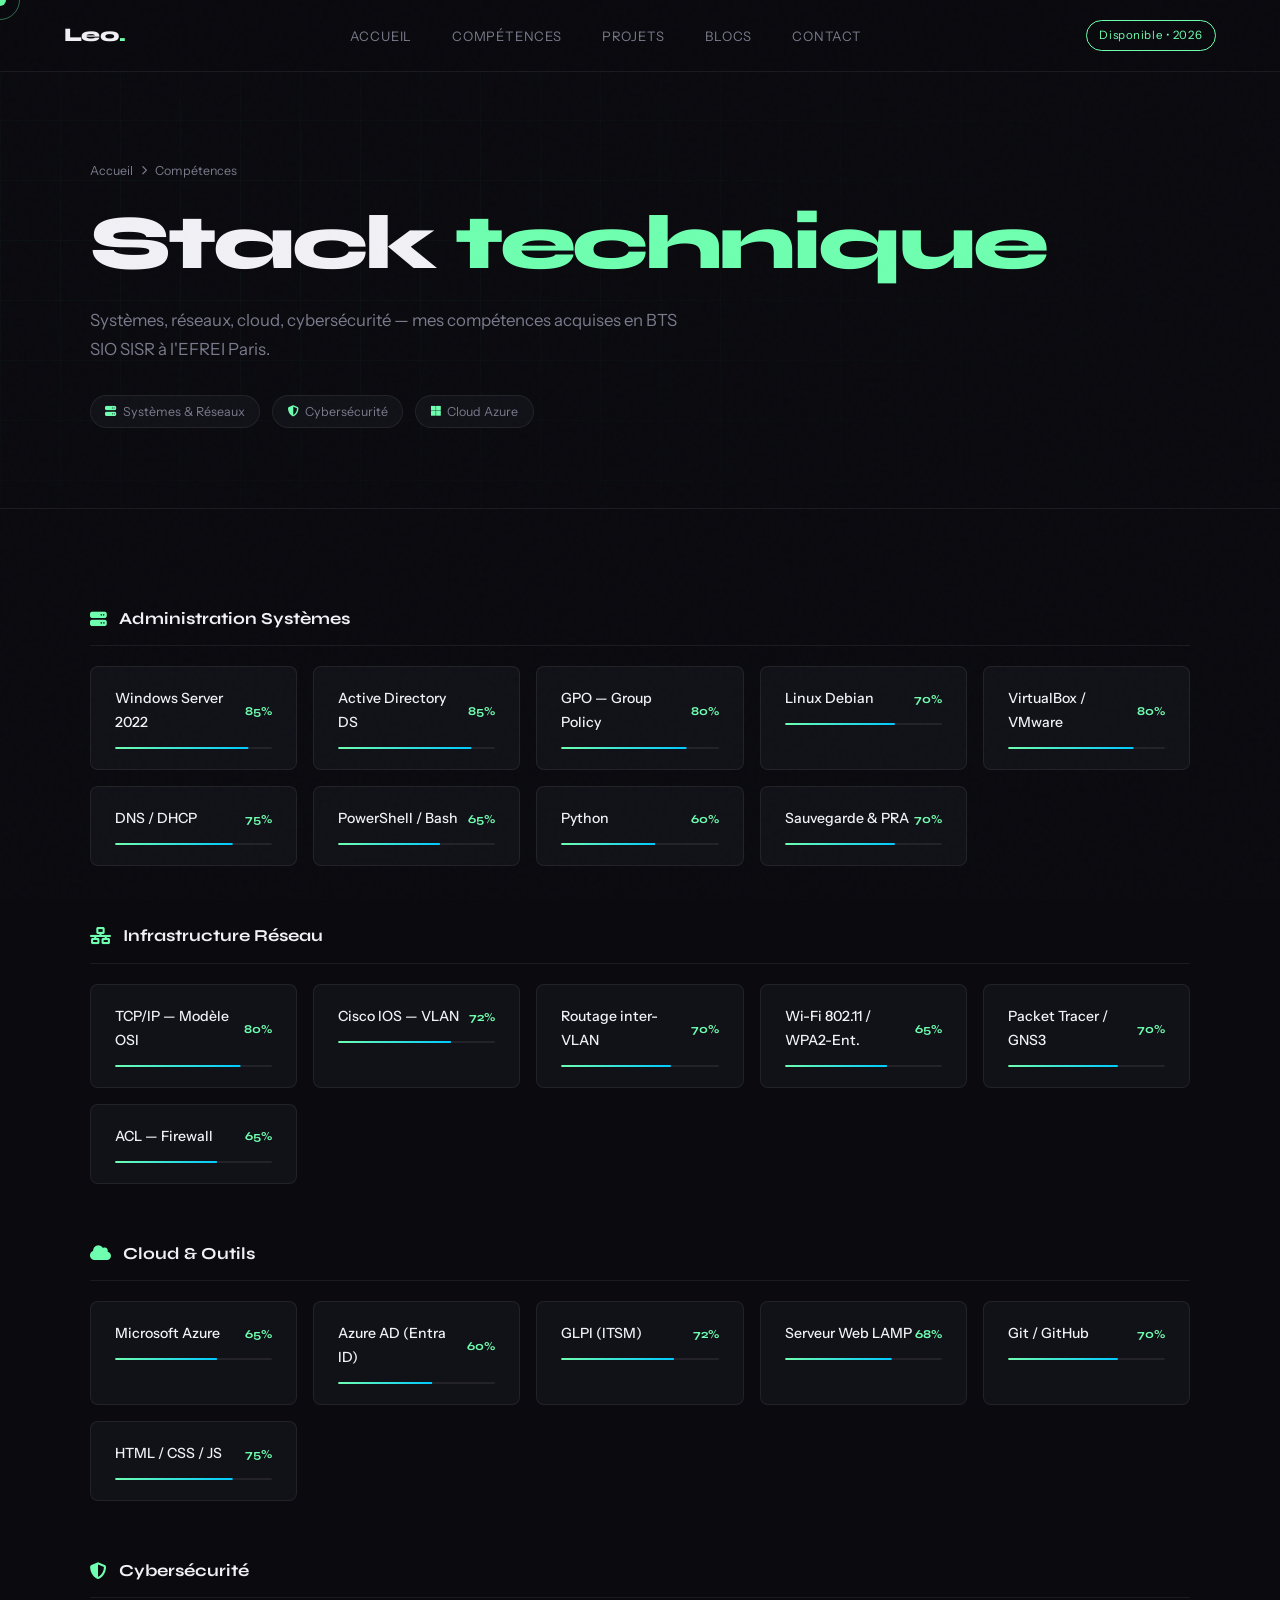
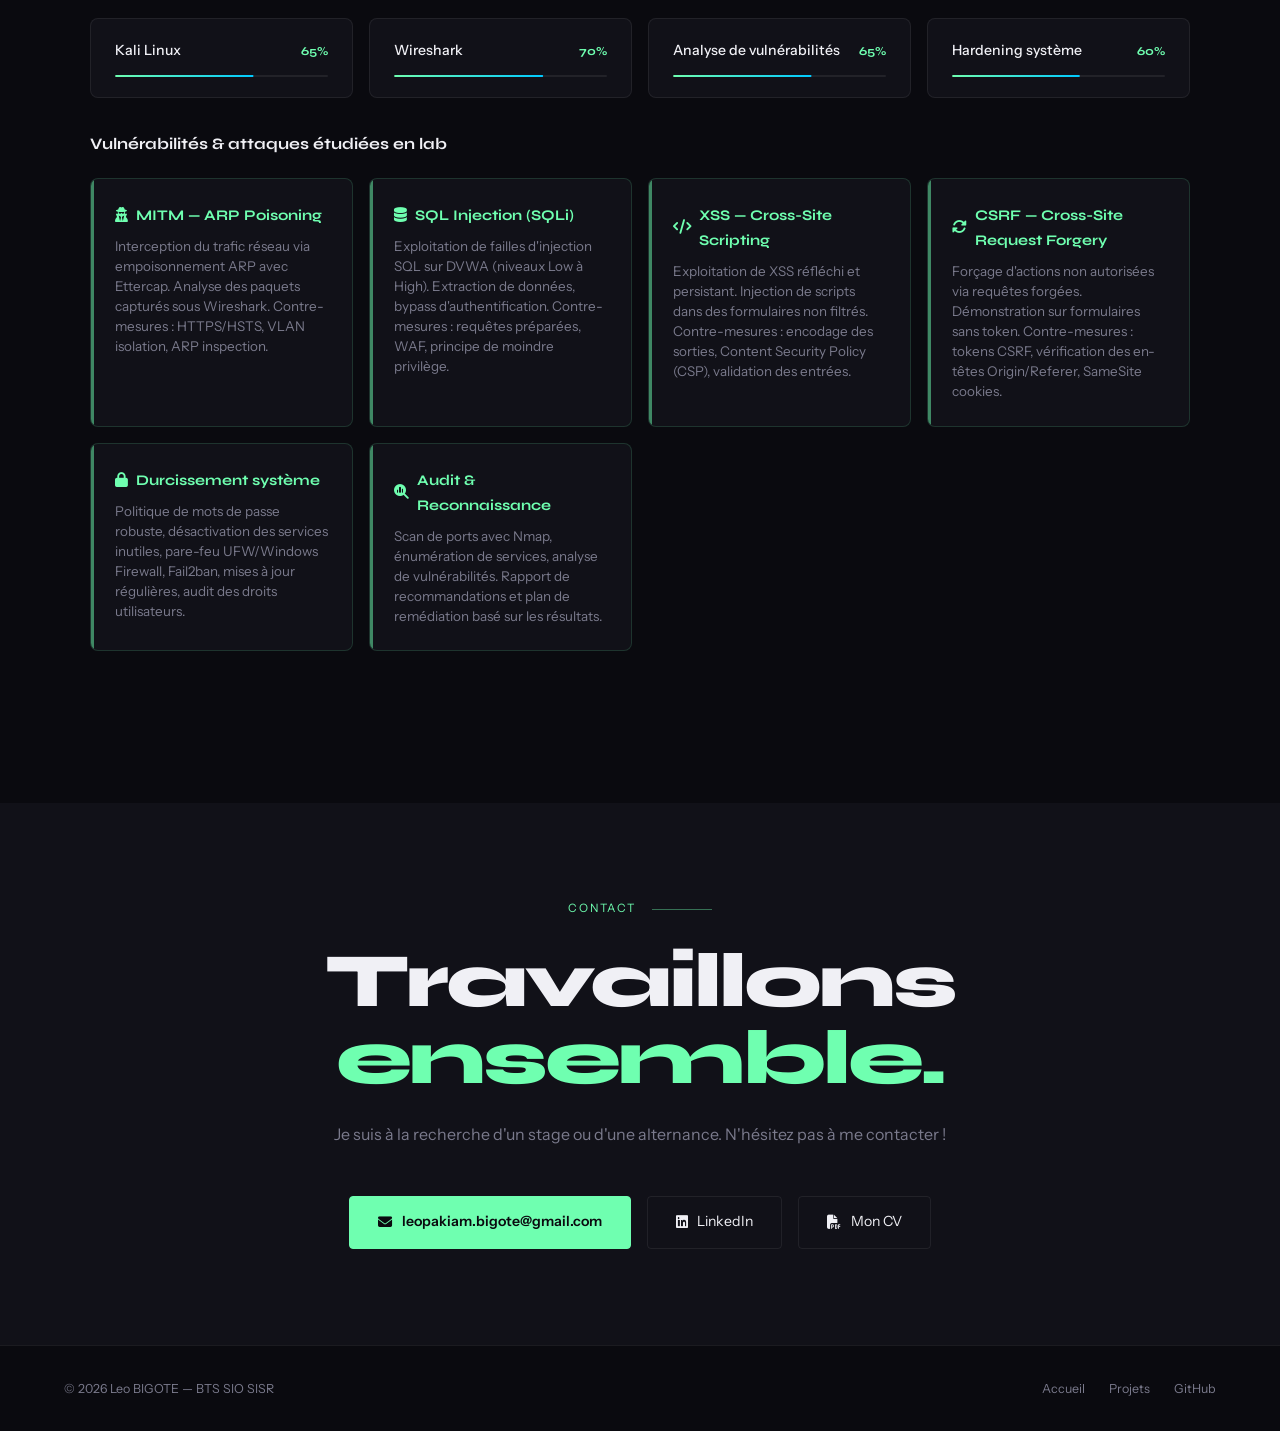
==== competences.html @ 156cf650 "Ajout documentation compétences" ====
<!DOCTYPE html>
<html lang="fr">
<head>
<meta charset="UTF-8">
<meta name="viewport" content="width=device-width, initial-scale=1.0">
<title>Compétences — Leo BIGOTE</title>
<link rel="preconnect" href="https://fonts.googleapis.com">
<link href="https://fonts.googleapis.com/css2?family=Syne:wght@400;700;800&family=Instrument+Sans:wght@400;500&display=swap" rel="stylesheet">
<link rel="stylesheet" href="https://cdnjs.cloudflare.com/ajax/libs/font-awesome/6.5.0/css/all.min.css">
<link rel="stylesheet" href="style.css">
<script async src="https://www.googletagmanager.com/gtag/js?id=G-XXXXXXXXXX"></script>
<script>window.dataLayer=window.dataLayer||[];function gtag(){dataLayer.push(arguments);}gtag('js',new Date());gtag('config','G-XXXXXXXXXX');</script>
</head>
<body>

<div id="cursor"></div>
<div id="cursor-ring"></div>

<nav>
  <a href="index.html" class="nav-logo">Leo<span>.</span></a>
  <ul class="nav-links">
    <li><a href="index.html">Accueil</a></li>
    <li><a href="competences.html" class="active">Compétences</a></li>
    <li><a href="projets.html">Projets</a></li>
    <li><a href="index.html#blocs">Blocs</a></li>
    <li><a href="index.html#contact">Contact</a></li>
  </ul>
  <div class="nav-right">
    <span class="nav-badge">Disponible • 2026</span>
    <button class="hamburger" id="hamburger" aria-label="Menu">
      <span></span><span></span><span></span>
    </button>
  </div>
</nav>
<div class="mobile-nav" id="mobile-nav">
  <a href="index.html">Accueil</a>
  <a href="competences.html">Compétences</a>
  <a href="projets.html">Projets</a>
  <a href="index.html#blocs">Blocs</a>
  <a href="index.html#contact">Contact</a>
</div>

<!-- PAGE HERO -->
<div class="page-hero">
  <div class="hero-grid-bg"></div>
  <div class="page-hero-inner">
    <div class="breadcrumb">
      <a href="index.html">Accueil</a>
      <i class="fa-solid fa-chevron-right"></i>
      <span>Compétences</span>
    </div>
    <h1 class="page-title">Stack <span>technique</span></h1>
    <p class="page-subtitle">Systèmes, réseaux, cloud, cybersécurité — mes compétences acquises en BTS SIO SISR à l'EFREI Paris.</p>
    <div class="page-meta">
      <span class="meta-badge"><i class="fa-solid fa-server"></i> Systèmes & Réseaux</span>
      <span class="meta-badge"><i class="fa-solid fa-shield-halved"></i> Cybersécurité</span>
      <span class="meta-badge"><i class="fa-brands fa-microsoft"></i> Cloud Azure</span>
    </div>
  </div>
</div>

<!-- SKILLS CONTENT -->
<section style="background: var(--bg);">
  <div class="section-inner">

    <!-- Systèmes -->
    <div class="skills-cat">
      <div class="skills-cat-title reveal"><i class="fa-solid fa-server"></i> Administration Systèmes</div>
      <div class="skills-grid">
        <div class="skill-item reveal">
          <div class="skill-header"><span class="skill-name">Windows Server 2022</span><span class="skill-pct">85%</span></div>
          <div class="skill-bar"><div class="skill-fill" data-width="0.85"></div></div>
        </div>
        <div class="skill-item reveal">
          <div class="skill-header"><span class="skill-name">Active Directory DS</span><span class="skill-pct">85%</span></div>
          <div class="skill-bar"><div class="skill-fill" data-width="0.85"></div></div>
        </div>
        <div class="skill-item reveal">
          <div class="skill-header"><span class="skill-name">GPO — Group Policy</span><span class="skill-pct">80%</span></div>
          <div class="skill-bar"><div class="skill-fill" data-width="0.80"></div></div>
        </div>
        <div class="skill-item reveal">
          <div class="skill-header"><span class="skill-name">Linux Debian</span><span class="skill-pct">70%</span></div>
          <div class="skill-bar"><div class="skill-fill" data-width="0.70"></div></div>
        </div>
        <div class="skill-item reveal">
          <div class="skill-header"><span class="skill-name">VirtualBox / VMware</span><span class="skill-pct">80%</span></div>
          <div class="skill-bar"><div class="skill-fill" data-width="0.80"></div></div>
        </div>
        <div class="skill-item reveal">
          <div class="skill-header"><span class="skill-name">DNS / DHCP</span><span class="skill-pct">75%</span></div>
          <div class="skill-bar"><div class="skill-fill" data-width="0.75"></div></div>
        </div>
        <div class="skill-item reveal">
          <div class="skill-header"><span class="skill-name">PowerShell / Bash</span><span class="skill-pct">65%</span></div>
          <div class="skill-bar"><div class="skill-fill" data-width="0.65"></div></div>
        </div>
        <div class="skill-item reveal">
          <div class="skill-header"><span class="skill-name">Python</span><span class="skill-pct">60%</span></div>
          <div class="skill-bar"><div class="skill-fill" data-width="0.60"></div></div>
        </div>
        <div class="skill-item reveal">
          <div class="skill-header"><span class="skill-name">Sauvegarde & PRA</span><span class="skill-pct">70%</span></div>
          <div class="skill-bar"><div class="skill-fill" data-width="0.70"></div></div>
        </div>
      </div>
    </div>

    <!-- Réseaux -->
    <div class="skills-cat">
      <div class="skills-cat-title reveal"><i class="fa-solid fa-network-wired"></i> Infrastructure Réseau</div>
      <div class="skills-grid">
        <div class="skill-item reveal">
          <div class="skill-header"><span class="skill-name">TCP/IP — Modèle OSI</span><span class="skill-pct">80%</span></div>
          <div class="skill-bar"><div class="skill-fill" data-width="0.80"></div></div>
        </div>
        <div class="skill-item reveal">
          <div class="skill-header"><span class="skill-name">Cisco IOS — VLAN</span><span class="skill-pct">72%</span></div>
          <div class="skill-bar"><div class="skill-fill" data-width="0.72"></div></div>
        </div>
        <div class="skill-item reveal">
          <div class="skill-header"><span class="skill-name">Routage inter-VLAN</span><span class="skill-pct">70%</span></div>
          <div class="skill-bar"><div class="skill-fill" data-width="0.70"></div></div>
        </div>
        <div class="skill-item reveal">
          <div class="skill-header"><span class="skill-name">Wi-Fi 802.11 / WPA2-Ent.</span><span class="skill-pct">65%</span></div>
          <div class="skill-bar"><div class="skill-fill" data-width="0.65"></div></div>
        </div>
        <div class="skill-item reveal">
          <div class="skill-header"><span class="skill-name">Packet Tracer / GNS3</span><span class="skill-pct">70%</span></div>
          <div class="skill-bar"><div class="skill-fill" data-width="0.70"></div></div>
        </div>
        <div class="skill-item reveal">
          <div class="skill-header"><span class="skill-name">ACL — Firewall</span><span class="skill-pct">65%</span></div>
          <div class="skill-bar"><div class="skill-fill" data-width="0.65"></div></div>
        </div>
      </div>
    </div>

    <!-- Cloud -->
    <div class="skills-cat">
      <div class="skills-cat-title reveal"><i class="fa-solid fa-cloud"></i> Cloud & Outils</div>
      <div class="skills-grid">
        <div class="skill-item reveal">
          <div class="skill-header"><span class="skill-name">Microsoft Azure</span><span class="skill-pct">65%</span></div>
          <div class="skill-bar"><div class="skill-fill" data-width="0.65"></div></div>
        </div>
        <div class="skill-item reveal">
          <div class="skill-header"><span class="skill-name">Azure AD (Entra ID)</span><span class="skill-pct">60%</span></div>
          <div class="skill-bar"><div class="skill-fill" data-width="0.60"></div></div>
        </div>
        <div class="skill-item reveal">
          <div class="skill-header"><span class="skill-name">GLPI (ITSM)</span><span class="skill-pct">72%</span></div>
          <div class="skill-bar"><div class="skill-fill" data-width="0.72"></div></div>
        </div>
        <div class="skill-item reveal">
          <div class="skill-header"><span class="skill-name">Serveur Web LAMP</span><span class="skill-pct">68%</span></div>
          <div class="skill-bar"><div class="skill-fill" data-width="0.68"></div></div>
        </div>
        <div class="skill-item reveal">
          <div class="skill-header"><span class="skill-name">Git / GitHub</span><span class="skill-pct">70%</span></div>
          <div class="skill-bar"><div class="skill-fill" data-width="0.70"></div></div>
        </div>
        <div class="skill-item reveal">
          <div class="skill-header"><span class="skill-name">HTML / CSS / JS</span><span class="skill-pct">75%</span></div>
          <div class="skill-bar"><div class="skill-fill" data-width="0.75"></div></div>
        </div>
      </div>
    </div>

    <!-- Cybersécurité -->
    <div class="skills-cat">
      <div class="skills-cat-title reveal"><i class="fa-solid fa-shield-halved"></i> Cybersécurité</div>
      <div class="skills-grid" style="margin-bottom: 2rem;">
        <div class="skill-item reveal">
          <div class="skill-header"><span class="skill-name">Kali Linux</span><span class="skill-pct">65%</span></div>
          <div class="skill-bar"><div class="skill-fill" data-width="0.65"></div></div>
        </div>
        <div class="skill-item reveal">
          <div class="skill-header"><span class="skill-name">Wireshark</span><span class="skill-pct">70%</span></div>
          <div class="skill-bar"><div class="skill-fill" data-width="0.70"></div></div>
        </div>
        <div class="skill-item reveal">
          <div class="skill-header"><span class="skill-name">Analyse de vulnérabilités</span><span class="skill-pct">65%</span></div>
          <div class="skill-bar"><div class="skill-fill" data-width="0.65"></div></div>
        </div>
        <div class="skill-item reveal">
          <div class="skill-header"><span class="skill-name">Hardening système</span><span class="skill-pct">60%</span></div>
          <div class="skill-bar"><div class="skill-fill" data-width="0.60"></div></div>
        </div>
      </div>

      <h3 style="font-family:var(--font-display);font-size:1rem;color:var(--text);margin-bottom:1.25rem;font-weight:700;">Vulnérabilités & attaques étudiées en lab</h3>
      <div class="cybersecu-grid">
        <div class="cybersecu-card reveal">
          <h4><i class="fa-solid fa-user-secret"></i> MITM — ARP Poisoning</h4>
          <p>Interception du trafic réseau via empoisonnement ARP avec Ettercap. Analyse des paquets capturés sous Wireshark. Contre-mesures : HTTPS/HSTS, VLAN isolation, ARP inspection.</p>
        </div>
        <div class="cybersecu-card reveal">
          <h4><i class="fa-solid fa-database"></i> SQL Injection (SQLi)</h4>
          <p>Exploitation de failles d'injection SQL sur DVWA (niveaux Low à High). Extraction de données, bypass d'authentification. Contre-mesures : requêtes préparées, WAF, principe de moindre privilège.</p>
        </div>
        <div class="cybersecu-card reveal">
          <h4><i class="fa-solid fa-code"></i> XSS — Cross-Site Scripting</h4>
          <p>Exploitation de XSS réfléchi et persistant. Injection de scripts dans des formulaires non filtrés. Contre-mesures : encodage des sorties, Content Security Policy (CSP), validation des entrées.</p>
        </div>
        <div class="cybersecu-card reveal">
          <h4><i class="fa-solid fa-rotate"></i> CSRF — Cross-Site Request Forgery</h4>
          <p>Forçage d'actions non autorisées via requêtes forgées. Démonstration sur formulaires sans token. Contre-mesures : tokens CSRF, vérification des en-têtes Origin/Referer, SameSite cookies.</p>
        </div>
        <div class="cybersecu-card reveal">
          <h4><i class="fa-solid fa-lock"></i> Durcissement système</h4>
          <p>Politique de mots de passe robuste, désactivation des services inutiles, pare-feu UFW/Windows Firewall, Fail2ban, mises à jour régulières, audit des droits utilisateurs.</p>
        </div>
        <div class="cybersecu-card reveal">
          <h4><i class="fa-solid fa-magnifying-glass-chart"></i> Audit & Reconnaissance</h4>
          <p>Scan de ports avec Nmap, énumération de services, analyse de vulnérabilités. Rapport de recommandations et plan de remédiation basé sur les résultats.</p>
        </div>
      </div>
    </div>

  </div>
</section>

<!-- CONTACT CTA -->
<section id="contact">
  <div class="contact-inner">
    <div class="section-label" style="justify-content:center;">Contact</div>
    <h2 class="contact-title">Travaillons<br><span>ensemble.</span></h2>
    <p class="contact-sub">Je suis à la recherche d'un stage ou d'une alternance. N'hésitez pas à me contacter !</p>
    <div class="contact-links">
      <a href="mailto:leopakiam.bigote@gmail.com" class="contact-link primary"><i class="fa-solid fa-envelope"></i> leopakiam.bigote@gmail.com</a>
      <a href="https://www.linkedin.com/in/leo-bigote/" target="_blank" class="contact-link"><i class="fa-brands fa-linkedin"></i> LinkedIn</a>
      <a href="documents/CV Leo Alternance 2026.pdf" target="_blank" class="contact-link"><i class="fa-solid fa-file-pdf"></i> Mon CV</a>
    </div>
  </div>
</section>

<footer>
  <span>© 2026 Leo BIGOTE — BTS SIO SISR</span>
  <div class="footer-links">
    <a href="index.html">Accueil</a>
    <a href="projets.html">Projets</a>
    <a href="https://github.com/Leo121205" target="_blank">GitHub</a>
  </div>
</footer>

<script src="main.js"></script>
</body>
</html>
---- style.css ----
/* Leo BIGOTE — BTS SIO SISR — Shared Styles */
*, *::before, *::after { margin: 0; padding: 0; box-sizing: border-box; }

:root {
  --bg: #0a0a0f;
  --surface: #111118;
  --surface2: #1a1a24;
  --accent: #6fffb0;
  --accent2: #00c9ff;
  --text: #f0f0f5;
  --muted: #7a7a8c;
  --border: rgba(255,255,255,0.07);
  --radius: 8px;
  --font-display: 'Syne', sans-serif;
  --font-body: 'Instrument Sans', sans-serif;
  --max-w: 1100px;
}

html { scroll-behavior: smooth; }

body {
  background: var(--bg);
  color: var(--text);
  font-family: var(--font-body);
  font-size: 16px;
  line-height: 1.7;
  overflow-x: hidden;
  cursor: none;
}

/* ===== CURSOR ===== */
#cursor {
  width: 12px; height: 12px;
  background: var(--accent);
  border-radius: 50%;
  position: fixed;
  pointer-events: none;
  z-index: 9999;
  transform: translate(-50%,-50%);
  transition: width 0.3s, height 0.3s;
  mix-blend-mode: difference;
}
#cursor-ring {
  width: 40px; height: 40px;
  border: 1px solid rgba(111,255,176,0.4);
  border-radius: 50%;
  position: fixed;
  pointer-events: none;
  z-index: 9998;
  transform: translate(-50%,-50%);
  transition: all 0.15s ease;
}

body::before {
  content: '';
  position: fixed;
  inset: 0;
  background-image: url("data:image/svg+xml,%3Csvg viewBox='0 0 200 200' xmlns='http://www.w3.org/2000/svg'%3E%3Cfilter id='n'%3E%3CfeTurbulence type='fractalNoise' baseFrequency='0.9' numOctaves='4' stitchTiles='stitch'/%3E%3C/filter%3E%3Crect width='100%25' height='100%25' filter='url(%23n)' opacity='0.04'/%3E%3C/svg%3E");
  pointer-events: none;
  z-index: 1000;
  opacity: 0.4;
}

/* ===== NAV ===== */
nav {
  position: fixed;
  top: 0; left: 0; right: 0;
  z-index: 600;
  padding: 1.2rem 4rem;
  display: flex;
  justify-content: space-between;
  align-items: center;
  backdrop-filter: blur(20px);
  background: rgba(10,10,15,0.85);
  border-bottom: 1px solid var(--border);
}
.nav-logo {
  font-family: var(--font-display);
  font-size: 1.2rem;
  font-weight: 800;
  color: var(--text);
  text-decoration: none;
  letter-spacing: -0.03em;
}
.nav-logo span { color: var(--accent); }
.nav-links { display: flex; gap: 2.5rem; list-style: none; }
.nav-links a {
  color: var(--muted);
  text-decoration: none;
  font-size: 0.82rem;
  letter-spacing: 0.06em;
  text-transform: uppercase;
  transition: color 0.3s;
  position: relative;
}
.nav-links a::after {
  content: '';
  position: absolute;
  bottom: -4px; left: 0;
  width: 0; height: 1px;
  background: var(--accent);
  transition: width 0.3s;
}
.nav-links a:hover, .nav-links a.active { color: var(--text); }
.nav-links a:hover::after, .nav-links a.active::after { width: 100%; }
.nav-right { display: flex; align-items: center; gap: 1rem; }
.nav-badge {
  font-size: 0.72rem;
  padding: 0.3rem 0.8rem;
  border: 1px solid var(--accent);
  color: var(--accent);
  border-radius: 100px;
  letter-spacing: 0.05em;
  white-space: nowrap;
}

/* Hamburger */
.hamburger {
  display: none;
  flex-direction: column;
  justify-content: center;
  gap: 5px;
  background: none;
  border: none;
  cursor: pointer;
  padding: 4px;
  width: 34px; height: 34px;
}
.hamburger span {
  display: block;
  width: 22px; height: 2px;
  background: var(--text);
  border-radius: 2px;
  transition: all 0.3s;
}
.hamburger.open span:nth-child(1) { transform: translateY(7px) rotate(45deg); }
.hamburger.open span:nth-child(2) { opacity: 0; transform: scaleX(0); }
.hamburger.open span:nth-child(3) { transform: translateY(-7px) rotate(-45deg); }

.mobile-nav {
  display: none;
  position: fixed;
  top: 65px; left: 0; right: 0; bottom: 0;
  background: rgba(10,10,15,0.97);
  backdrop-filter: blur(20px);
  z-index: 590;
  flex-direction: column;
  align-items: center;
  justify-content: center;
  gap: 2.5rem;
  border-top: 1px solid var(--border);
}
.mobile-nav.open { display: flex; }
.mobile-nav a {
  font-family: var(--font-display);
  font-size: 2rem;
  font-weight: 800;
  color: var(--muted);
  text-decoration: none;
  letter-spacing: -0.03em;
  transition: color 0.3s;
}
.mobile-nav a:hover { color: var(--accent); }

/* ===== HERO (index) ===== */
#accueil {
  min-height: 100vh;
  display: flex;
  align-items: center;
  padding: 8rem 4rem 4rem;
  position: relative;
  overflow: hidden;
}
#bg3d { position: absolute; inset: 0; width: 100%; height: 100%; z-index: 1; pointer-events: none; }
.hero-grid-bg {
  position: absolute; inset: 0;
  background-image:
    linear-gradient(rgba(111,255,176,0.03) 1px, transparent 1px),
    linear-gradient(90deg, rgba(111,255,176,0.03) 1px, transparent 1px);
  background-size: 60px 60px;
  mask-image: radial-gradient(ellipse 80% 60% at 50% 50%, black, transparent);
  z-index: 0;
}
.hero-content { position: relative; z-index: 2; max-width: 820px; }
.hero-tag {
  display: inline-flex;
  align-items: center;
  gap: 0.5rem;
  font-size: 0.78rem;
  letter-spacing: 0.1em;
  text-transform: uppercase;
  color: var(--accent);
  margin-bottom: 2rem;
  opacity: 0;
  animation: fadeUp 0.8s 0.2s forwards;
}
.hero-tag::before {
  content: '';
  width: 6px; height: 6px;
  background: var(--accent);
  border-radius: 50%;
  animation: blink 1.5s infinite;
}
@keyframes blink { 0%,100%{opacity:1} 50%{opacity:0.2} }
.hero-name {
  font-family: var(--font-display);
  font-size: clamp(3.5rem, 9vw, 7rem);
  font-weight: 800;
  line-height: 0.95;
  letter-spacing: -0.04em;
  margin-bottom: 0.5rem;
  opacity: 0;
  animation: fadeUp 0.8s 0.4s forwards;
}
.hero-name .line2 { color: var(--accent); }
.hero-sub {
  font-size: 1.05rem;
  color: var(--muted);
  max-width: 520px;
  margin: 1.5rem 0 2.5rem;
  opacity: 0;
  animation: fadeUp 0.8s 0.6s forwards;
}
.hero-sub strong { color: var(--text); font-weight: 500; }
.hero-actions {
  display: flex;
  gap: 1rem;
  flex-wrap: wrap;
  opacity: 0;
  animation: fadeUp 0.8s 0.8s forwards;
}
.hero-scroll {
  position: absolute;
  bottom: 2rem; left: 50%;
  transform: translateX(-50%);
  display: flex; flex-direction: column; align-items: center; gap: 0.5rem;
  color: var(--muted); font-size: 0.72rem; letter-spacing: 0.1em;
  text-transform: uppercase;
  animation: fadeIn 1s 1.5s both;
  z-index: 2;
}
.scroll-line {
  width: 1px; height: 50px;
  background: linear-gradient(var(--accent), transparent);
  animation: scrollDrop 2s ease-in-out infinite;
}
@keyframes scrollDrop {
  0% { transform: scaleY(0); transform-origin: top; }
  50% { transform: scaleY(1); transform-origin: top; }
  51% { transform: scaleY(1); transform-origin: bottom; }
  100% { transform: scaleY(0); transform-origin: bottom; }
}

/* ===== PAGE HERO (inner pages) ===== */
.page-hero {
  padding: 10rem 4rem 5rem;
  position: relative;
  overflow: hidden;
  border-bottom: 1px solid var(--border);
}
.page-hero-inner { max-width: var(--max-w); margin: 0 auto; position: relative; z-index: 2; }
.page-hero .hero-grid-bg {
  mask-image: radial-gradient(ellipse 100% 100% at 20% 50%, black, transparent);
}
.breadcrumb {
  font-size: 0.78rem;
  color: var(--muted);
  margin-bottom: 1.5rem;
  display: flex;
  align-items: center;
  gap: 0.5rem;
}
.breadcrumb a { color: var(--muted); text-decoration: none; transition: color 0.2s; }
.breadcrumb a:hover { color: var(--accent); }
.breadcrumb i { font-size: 0.6rem; }
.page-title {
  font-family: var(--font-display);
  font-size: clamp(2.5rem, 6vw, 5rem);
  font-weight: 800;
  letter-spacing: -0.04em;
  line-height: 1;
  margin-bottom: 1.5rem;
}
.page-title span { color: var(--accent); }
.page-subtitle { color: var(--muted); font-size: 1.05rem; max-width: 600px; margin-bottom: 2rem; }
.page-meta { display: flex; gap: 0.75rem; flex-wrap: wrap; align-items: center; }
.meta-badge {
  display: inline-flex;
  align-items: center;
  gap: 0.4rem;
  padding: 0.3rem 0.9rem;
  background: var(--surface);
  border: 1px solid var(--border);
  border-radius: 100px;
  font-size: 0.78rem;
  color: var(--muted);
}
.meta-badge i { color: var(--accent); font-size: 0.7rem; }
.meta-badge.done { border-color: rgba(111,255,176,0.3); color: var(--accent); }

/* ===== BUTTONS ===== */
.btn-primary {
  padding: 0.85rem 2rem;
  background: var(--accent);
  color: #0a0a0f;
  text-decoration: none;
  border-radius: 4px;
  font-weight: 600;
  font-size: 0.9rem;
  letter-spacing: 0.02em;
  transition: all 0.3s;
  display: inline-flex;
  align-items: center;
  gap: 0.5rem;
}
.btn-primary:hover { opacity: 0.85; transform: translateY(-1px); }
.btn-outline {
  padding: 0.85rem 2rem;
  border: 1px solid var(--border);
  color: var(--text);
  text-decoration: none;
  border-radius: 4px;
  font-size: 0.9rem;
  letter-spacing: 0.02em;
  transition: all 0.3s;
  display: inline-flex;
  align-items: center;
  gap: 0.5rem;
}
.btn-outline:hover { border-color: var(--accent); color: var(--accent); }
.btn-download {
  display: inline-flex;
  align-items: center;
  gap: 0.6rem;
  padding: 0.85rem 1.75rem;
  background: rgba(111,255,176,0.1);
  border: 1px solid rgba(111,255,176,0.3);
  color: var(--accent);
  text-decoration: none;
  border-radius: 4px;
  font-size: 0.88rem;
  font-weight: 500;
  transition: all 0.3s;
  cursor: pointer;
}
.btn-download:hover { background: var(--accent); color: #0a0a0f; border-color: var(--accent); }

/* ===== SECTIONS ===== */
section, .section-wrap { padding: 6rem 4rem; position: relative; }
.section-inner { max-width: var(--max-w); margin: 0 auto; }
.section-label {
  font-size: 0.72rem;
  letter-spacing: 0.16em;
  text-transform: uppercase;
  color: var(--accent);
  margin-bottom: 0.75rem;
  display: flex; align-items: center; gap: 1rem;
}
.section-label::after {
  content: '';
  flex: 1; max-width: 60px;
  height: 1px;
  background: var(--accent);
  opacity: 0.4;
}
.section-title {
  font-family: var(--font-display);
  font-size: clamp(2rem, 4vw, 3.2rem);
  font-weight: 800;
  letter-spacing: -0.03em;
  margin-bottom: 3rem;
  line-height: 1;
}

/* ===== ABOUT ===== */
#about { background: var(--surface); }
.about-grid {
  display: grid;
  grid-template-columns: 1fr 1fr;
  gap: 5rem;
  align-items: start;
  max-width: var(--max-w);
  margin: 0 auto;
}
.about-photo-placeholder {
  width: 100%; max-width: 260px;
  aspect-ratio: 4/5;
  background: var(--surface2);
  border: 2px dashed rgba(111,255,176,0.25);
  border-radius: var(--radius);
  display: flex;
  flex-direction: column;
  align-items: center;
  justify-content: center;
  gap: 0.75rem;
  color: var(--muted);
  font-size: 0.82rem;
  text-align: center;
  padding: 1rem;
  margin-bottom: 1.5rem;
}
.about-photo-placeholder i { font-size: 2.5rem; color: var(--accent); opacity: 0.4; }
.about-photo {
  width: 100%; max-width: 260px;
  border-radius: var(--radius);
  border: 1px solid var(--border);
  object-fit: cover;
  aspect-ratio: 4/5;
  display: block;
  margin-bottom: 1.5rem;
}
.about-text p { color: var(--muted); margin-bottom: 1.5rem; font-size: 1rem; }
.about-text p strong { color: var(--text); }
.about-stats {
  display: grid;
  grid-template-columns: 1fr 1fr;
  gap: 1rem;
  margin-top: 2rem;
}
.stat-card {
  background: var(--surface2);
  border: 1px solid var(--border);
  border-radius: var(--radius);
  padding: 1.5rem;
  position: relative;
  overflow: hidden;
  transition: border-color 0.3s;
}
.stat-card::before {
  content: '';
  position: absolute;
  top: 0; left: 0; right: 0; height: 2px;
  background: linear-gradient(90deg, var(--accent), transparent);
  transform: scaleX(0); transform-origin: left;
  transition: transform 0.4s;
}
.stat-card:hover::before { transform: scaleX(1); }
.stat-card:hover { border-color: rgba(111,255,176,0.2); }
.stat-num {
  font-family: var(--font-display);
  font-size: 2.2rem;
  font-weight: 800;
  color: var(--accent);
  line-height: 1;
  margin-bottom: 0.25rem;
}
.stat-label { font-size: 0.78rem; color: var(--muted); }
.about-info { display: flex; flex-direction: column; gap: 1rem; }
.info-block {
  background: var(--surface2);
  border: 1px solid var(--border);
  border-radius: var(--radius);
  padding: 1.25rem 1.5rem;
  transition: all 0.3s;
}
.info-block:hover { border-color: rgba(111,255,176,0.3); transform: translateX(6px); }
.info-block h4 {
  font-family: var(--font-display);
  font-size: 0.88rem;
  color: var(--accent);
  margin-bottom: 0.3rem;
  font-weight: 700;
  display: flex;
  align-items: center;
  gap: 0.5rem;
}
.info-block p { color: var(--muted); font-size: 0.88rem; line-height: 1.5; }
.info-block a { color: var(--accent); text-decoration: none; }
.info-block a:hover { text-decoration: underline; }

/* ===== SKILLS ===== */
.skills-cat { margin-bottom: 3.5rem; }
.skills-cat-title {
  font-family: var(--font-display);
  font-size: 1.05rem;
  font-weight: 700;
  color: var(--text);
  margin-bottom: 1.25rem;
  display: flex;
  align-items: center;
  gap: 0.75rem;
  padding-bottom: 0.75rem;
  border-bottom: 1px solid var(--border);
}
.skills-cat-title i { color: var(--accent); }
.skills-grid {
  display: grid;
  grid-template-columns: repeat(auto-fit, minmax(200px, 1fr));
  gap: 1rem;
}
.skill-item {
  background: var(--surface);
  border: 1px solid var(--border);
  border-radius: var(--radius);
  padding: 1.25rem 1.5rem;
  transition: all 0.3s;
}
.skill-item:hover { border-color: rgba(111,255,176,0.3); }
.skill-header { display: flex; justify-content: space-between; align-items: center; margin-bottom: 0.75rem; }
.skill-name { font-size: 0.88rem; font-weight: 500; color: var(--text); }
.skill-pct { font-size: 0.75rem; color: var(--accent); font-family: var(--font-display); font-weight: 700; }
.skill-bar { height: 2px; background: var(--border); border-radius: 100px; overflow: hidden; }
.skill-fill {
  height: 100%;
  background: linear-gradient(90deg, var(--accent), var(--accent2));
  border-radius: 100px;
  transform: scaleX(0);
  transform-origin: left;
  transition: transform 1.2s cubic-bezier(0.23, 1, 0.32, 1);
}

/* Cybersecurity section */
.cybersecu-grid {
  display: grid;
  grid-template-columns: repeat(auto-fit, minmax(260px, 1fr));
  gap: 1rem;
}
.cybersecu-card {
  background: var(--surface);
  border: 1px solid rgba(111,255,176,0.15);
  border-radius: var(--radius);
  padding: 1.5rem;
  transition: all 0.3s;
  position: relative;
  overflow: hidden;
}
.cybersecu-card::before {
  content: '';
  position: absolute; left: 0; top: 0; bottom: 0;
  width: 3px;
  background: var(--accent);
  opacity: 0.5;
}
.cybersecu-card:hover { border-color: rgba(111,255,176,0.35); transform: translateY(-3px); }
.cybersecu-card h4 {
  font-family: var(--font-display);
  font-size: 0.92rem;
  color: var(--accent);
  margin-bottom: 0.5rem;
  display: flex;
  align-items: center;
  gap: 0.5rem;
}
.cybersecu-card p { font-size: 0.84rem; color: var(--muted); line-height: 1.5; }

/* ===== BLOCS ===== */
.blocs-wrapper { background: var(--surface); padding: 6rem 4rem; }
.blocs-grid {
  display: grid;
  grid-template-columns: repeat(auto-fit, minmax(280px, 1fr));
  gap: 1rem;
}
.bloc-card {
  background: var(--surface2);
  border: 1px solid var(--border);
  border-radius: var(--radius);
  padding: 1.5rem;
  text-decoration: none;
  display: flex;
  align-items: flex-start;
  gap: 1.2rem;
  transition: all 0.3s;
}
.bloc-card:hover { border-color: rgba(111,255,176,0.3); transform: translateY(-3px); }
.bloc-icon {
  width: 44px; height: 44px;
  background: rgba(111,255,176,0.08);
  border: 1px solid rgba(111,255,176,0.2);
  border-radius: var(--radius);
  display: flex; align-items: center; justify-content: center;
  font-family: var(--font-display);
  font-size: 0.75rem; font-weight: 800;
  color: var(--accent); flex-shrink: 0; margin-top: 2px;
}
.bloc-info { flex: 1; min-width: 0; }
.bloc-num { font-size: 0.7rem; color: var(--muted); margin-bottom: 0.15rem; }
.bloc-name { font-size: 0.88rem; color: var(--text); font-weight: 500; line-height: 1.3; margin-bottom: 0.4rem; }
.bloc-desc { font-size: 0.78rem; color: var(--muted); line-height: 1.5; margin: 0; }
.bloc-arrow { color: var(--accent); opacity: 0; transition: all 0.3s; margin-left: auto; flex-shrink: 0; margin-top: 2px; }
.bloc-card:hover .bloc-arrow { opacity: 1; transform: translateX(3px); }

/* ===== PROJECTS LIST (index featured) ===== */
#projets { background: var(--surface); }
.projets-inner { max-width: var(--max-w); margin: 0 auto; }
.projet-list { display: flex; flex-direction: column; }
.projet-item {
  display: grid;
  grid-template-columns: 70px 1fr auto auto;
  align-items: center;
  gap: 2rem;
  padding: 2rem 0;
  border-bottom: 1px solid var(--border);
  transition: all 0.3s;
  position: relative;
  text-decoration: none;
  color: inherit;
}
.projet-item::before {
  content: '';
  position: absolute;
  left: -4rem; right: -4rem; top: 0; bottom: 0;
  background: var(--surface2);
  opacity: 0; transition: opacity 0.3s; z-index: 0;
}
.projet-item:hover::before { opacity: 1; }
.projet-item > * { position: relative; z-index: 1; }
.projet-num {
  font-family: var(--font-display);
  font-size: 0.8rem;
  color: var(--muted);
  font-weight: 700;
  letter-spacing: 0.05em;
}
.projet-info h3 {
  font-family: var(--font-display);
  font-size: 1.2rem;
  font-weight: 700;
  margin-bottom: 0.25rem;
  transition: color 0.3s;
}
.projet-item:hover .projet-info h3 { color: var(--accent); }
.projet-info p { font-size: 0.84rem; color: var(--muted); }
.projet-tags { display: flex; gap: 0.4rem; flex-wrap: wrap; justify-content: flex-end; }
.tag {
  padding: 0.2rem 0.65rem;
  background: var(--surface2);
  border: 1px solid var(--border);
  border-radius: 100px;
  font-size: 0.7rem;
  color: var(--muted);
}
.projet-item:hover .tag { border-color: rgba(111,255,176,0.25); color: rgba(111,255,176,0.8); }
.projet-arrow { color: var(--accent); opacity: 0; transition: all 0.3s; }
.projet-item:hover .projet-arrow { opacity: 1; transform: translateX(4px); }

/* ===== PROJECTS GRID (projets.html) ===== */
.projets-page { background: var(--bg); padding: 4rem; }
.projets-page-inner { max-width: var(--max-w); margin: 0 auto; }
.projets-grid {
  display: grid;
  grid-template-columns: repeat(auto-fill, minmax(320px, 1fr));
  gap: 1.5rem;
}
.projet-card {
  background: var(--surface);
  border: 1px solid var(--border);
  border-radius: var(--radius);
  padding: 2rem;
  text-decoration: none;
  display: flex;
  flex-direction: column;
  gap: 1rem;
  transition: all 0.3s;
  position: relative;
  overflow: hidden;
}
.projet-card::before {
  content: '';
  position: absolute; top: 0; left: 0; right: 0; height: 2px;
  background: linear-gradient(90deg, var(--accent), var(--accent2));
  transform: scaleX(0); transform-origin: left;
  transition: transform 0.4s;
}
.projet-card:hover::before { transform: scaleX(1); }
.projet-card:hover { border-color: rgba(111,255,176,0.2); transform: translateY(-4px); }
.projet-card-header { display: flex; justify-content: space-between; align-items: flex-start; }
.projet-card-num {
  font-family: var(--font-display);
  font-size: 0.72rem;
  color: var(--muted);
  font-weight: 700;
  letter-spacing: 0.05em;
}
.projet-card-icon {
  width: 40px; height: 40px;
  background: rgba(111,255,176,0.08);
  border: 1px solid rgba(111,255,176,0.15);
  border-radius: 6px;
  display: flex; align-items: center; justify-content: center;
  color: var(--accent);
  font-size: 1rem;
}
.projet-card h3 {
  font-family: var(--font-display);
  font-size: 1.1rem;
  font-weight: 700;
  color: var(--text);
  transition: color 0.3s;
}
.projet-card:hover h3 { color: var(--accent); }
.projet-card p { font-size: 0.85rem; color: var(--muted); flex: 1; line-height: 1.6; }
.projet-card-tags { display: flex; gap: 0.4rem; flex-wrap: wrap; }
.projet-card .tag { transition: all 0.3s; }
.projet-card:hover .tag { border-color: rgba(111,255,176,0.25); color: rgba(111,255,176,0.8); }
.projet-card-cta { font-size: 0.8rem; color: var(--accent); display: flex; align-items: center; gap: 0.4rem; margin-top: auto; }
.coming-soon { opacity: 0.45; pointer-events: none; }

/* ===== PROJECT REPORT (detail pages) ===== */
.report-wrapper { padding: 4rem; background: var(--bg); }
.report-inner {
  max-width: var(--max-w);
  margin: 0 auto;
  display: grid;
  grid-template-columns: 240px 1fr;
  gap: 4rem;
  align-items: start;
}
.report-sidebar { position: sticky; top: 6rem; }
.sidebar-card {
  background: var(--surface);
  border: 1px solid var(--border);
  border-radius: var(--radius);
  padding: 1.5rem;
  margin-bottom: 1rem;
}
.sidebar-card h5 {
  font-size: 0.68rem;
  letter-spacing: 0.14em;
  text-transform: uppercase;
  color: var(--accent);
  margin-bottom: 1rem;
}
.sidebar-info-item {
  display: flex;
  align-items: flex-start;
  gap: 0.6rem;
  margin-bottom: 0.75rem;
  font-size: 0.84rem;
  line-height: 1.4;
}
.sidebar-info-item:last-child { margin-bottom: 0; }
.sidebar-info-item i { color: var(--accent); margin-top: 0.15rem; font-size: 0.78rem; flex-shrink: 0; width: 14px; text-align: center; }
.sidebar-info-item span { color: var(--muted); }
.sidebar-info-item strong { color: var(--text); display: block; }
.sidebar-techs { display: flex; flex-wrap: wrap; gap: 0.4rem; }
.sidebar-tech {
  padding: 0.2rem 0.6rem;
  background: rgba(111,255,176,0.08);
  border: 1px solid rgba(111,255,176,0.2);
  border-radius: 100px;
  font-size: 0.7rem;
  color: var(--accent);
}
.report-section {
  margin-bottom: 3rem;
  padding-bottom: 3rem;
  border-bottom: 1px solid var(--border);
}
.report-section:last-child { border-bottom: none; margin-bottom: 0; padding-bottom: 0; }
.report-section h2 {
  font-family: var(--font-display);
  font-size: 1.4rem;
  font-weight: 800;
  color: var(--text);
  margin-bottom: 1.25rem;
  display: flex;
  align-items: center;
  gap: 0.75rem;
}
.report-section h2 i { color: var(--accent); font-size: 1rem; }
.report-section h3 {
  font-family: var(--font-display);
  font-size: 1rem;
  font-weight: 700;
  color: var(--accent);
  margin: 1.5rem 0 0.75rem;
}
.report-section p { color: var(--muted); font-size: 0.95rem; margin-bottom: 1rem; line-height: 1.8; }
.report-section p strong { color: var(--text); }
.report-section ul, .report-section ol { color: var(--muted); font-size: 0.92rem; padding-left: 1.5rem; margin-bottom: 1rem; }
.report-section li { margin-bottom: 0.4rem; }
.report-section li strong { color: var(--text); }

.step-list { list-style: none; padding: 0; counter-reset: steps; }
.step-list li {
  counter-increment: steps;
  display: flex;
  align-items: flex-start;
  gap: 1rem;
  padding: 1.25rem;
  background: var(--surface);
  border: 1px solid var(--border);
  border-radius: var(--radius);
  margin-bottom: 0.75rem;
  transition: border-color 0.3s;
}
.step-list li:hover { border-color: rgba(111,255,176,0.2); }
.step-list li::before {
  content: counter(steps, decimal-leading-zero);
  font-family: var(--font-display);
  font-size: 0.78rem;
  font-weight: 800;
  color: var(--accent);
  background: rgba(111,255,176,0.08);
  border: 1px solid rgba(111,255,176,0.2);
  border-radius: 6px;
  width: 36px; height: 36px;
  min-width: 36px;
  display: flex; align-items: center; justify-content: center;
}
.step-content strong { color: var(--text); font-size: 0.9rem; display: block; margin-bottom: 0.2rem; }
.step-content p { color: var(--muted); font-size: 0.84rem; margin: 0; line-height: 1.5; }

.result-grid {
  display: grid;
  grid-template-columns: repeat(auto-fit, minmax(160px, 1fr));
  gap: 1rem;
  margin-top: 1rem;
}
.result-card {
  background: var(--surface);
  border: 1px solid rgba(111,255,176,0.15);
  border-radius: var(--radius);
  padding: 1.25rem;
  text-align: center;
}
.result-card i { color: var(--accent); font-size: 1.4rem; margin-bottom: 0.5rem; display: block; }
.result-card strong { display: block; font-family: var(--font-display); font-size: 1.3rem; font-weight: 800; color: var(--accent); }
.result-card span { font-size: 0.78rem; color: var(--muted); }

.learned-grid {
  display: grid;
  grid-template-columns: repeat(auto-fit, minmax(220px, 1fr));
  gap: 1rem;
}
.learned-item {
  background: var(--surface);
  border: 1px solid var(--border);
  border-radius: var(--radius);
  padding: 1.25rem;
  display: flex;
  align-items: flex-start;
  gap: 0.75rem;
}
.learned-item i { color: var(--accent); flex-shrink: 0; margin-top: 0.15rem; }
.learned-item p { font-size: 0.84rem; color: var(--muted); margin: 0; line-height: 1.5; }

.placeholder-box {
  background: var(--surface);
  border: 2px dashed rgba(111,255,176,0.2);
  border-radius: var(--radius);
  padding: 3rem;
  text-align: center;
  color: var(--muted);
  font-size: 0.9rem;
}
.placeholder-box i { color: var(--accent); font-size: 2rem; margin-bottom: 1rem; display: block; opacity: 0.5; }

.alert-box {
  background: rgba(111,255,176,0.06);
  border: 1px solid rgba(111,255,176,0.2);
  border-radius: var(--radius);
  padding: 1rem 1.25rem;
  display: flex;
  align-items: flex-start;
  gap: 0.75rem;
  font-size: 0.88rem;
  color: var(--muted);
  margin-bottom: 1.5rem;
}
.alert-box i { color: var(--accent); flex-shrink: 0; margin-top: 0.1rem; }

/* ===== CONTACT ===== */
#contact { background: var(--surface); text-align: center; }
.contact-inner { max-width: 700px; margin: 0 auto; }
.contact-title {
  font-family: var(--font-display);
  font-size: clamp(2.5rem, 6vw, 5rem);
  font-weight: 800;
  letter-spacing: -0.04em;
  line-height: 1;
  margin: 1.5rem 0;
}
.contact-title span { color: var(--accent); }
.contact-sub { color: var(--muted); font-size: 1rem; margin-bottom: 3rem; }
.contact-links { display: flex; justify-content: center; gap: 1rem; flex-wrap: wrap; }
.contact-link {
  display: inline-flex;
  align-items: center;
  gap: 0.6rem;
  padding: 0.85rem 1.75rem;
  border: 1px solid var(--border);
  border-radius: 4px;
  color: var(--text);
  text-decoration: none;
  font-size: 0.88rem;
  transition: all 0.3s;
}
.contact-link:hover { border-color: var(--accent); color: var(--accent); }
.contact-link.primary { background: var(--accent); color: #0a0a0f; border-color: var(--accent); font-weight: 600; }
.contact-link.primary:hover { background: transparent; color: var(--accent); }

/* ===== FOOTER ===== */
footer {
  padding: 2rem 4rem;
  border-top: 1px solid var(--border);
  display: flex;
  justify-content: space-between;
  align-items: center;
  font-size: 0.78rem;
  color: var(--muted);
  background: var(--bg);
}
.footer-links { display: flex; gap: 1.5rem; }
.footer-links a { color: var(--muted); text-decoration: none; transition: color 0.3s; }
.footer-links a:hover { color: var(--accent); }

/* ===== ANIMATIONS ===== */
@keyframes fadeUp {
  from { opacity: 0; transform: translateY(30px); }
  to { opacity: 1; transform: translateY(0); }
}
@keyframes fadeIn { from { opacity: 0; } to { opacity: 1; } }
.reveal {
  opacity: 0;
  transform: translateY(35px);
  transition: all 0.8s cubic-bezier(0.23, 1, 0.32, 1);
}
.reveal.visible { opacity: 1; transform: translateY(0); }

/* ===== RESPONSIVE ===== */
@media (max-width: 1024px) {
  .report-inner { grid-template-columns: 1fr; }
  .report-sidebar { position: static; }
}
@media (max-width: 768px) {
  nav { padding: 1.1rem 1.5rem; }
  .nav-links { display: none; }
  .nav-badge { display: none; }
  .hamburger { display: flex; }
  section, .section-wrap, .blocs-wrapper, .projets-page, .report-wrapper { padding: 4rem 1.5rem; }
  .page-hero { padding: 8rem 1.5rem 3rem; }
  #accueil { padding: 7rem 1.5rem 4rem; }
  .about-grid { grid-template-columns: 1fr; gap: 2.5rem; }
  .projet-item { grid-template-columns: 50px 1fr; }
  .projet-tags, .projet-arrow { display: none; }
  .projets-grid { grid-template-columns: 1fr; }
  footer { flex-direction: column; gap: 1rem; text-align: center; padding: 2rem 1.5rem; }
  .footer-links { justify-content: center; }
  .contact-links { flex-direction: column; align-items: center; }
  .contact-link { width: 100%; max-width: 320px; justify-content: center; }
  .cybersecu-grid { grid-template-columns: 1fr; }
  .result-grid { grid-template-columns: 1fr 1fr; }
  .hero-actions { flex-direction: column; align-items: flex-start; }
}
@media (max-width: 480px) {
  .about-stats { grid-template-columns: 1fr 1fr; }
  .result-grid { grid-template-columns: 1fr; }
  .skills-grid { grid-template-columns: 1fr; }
}
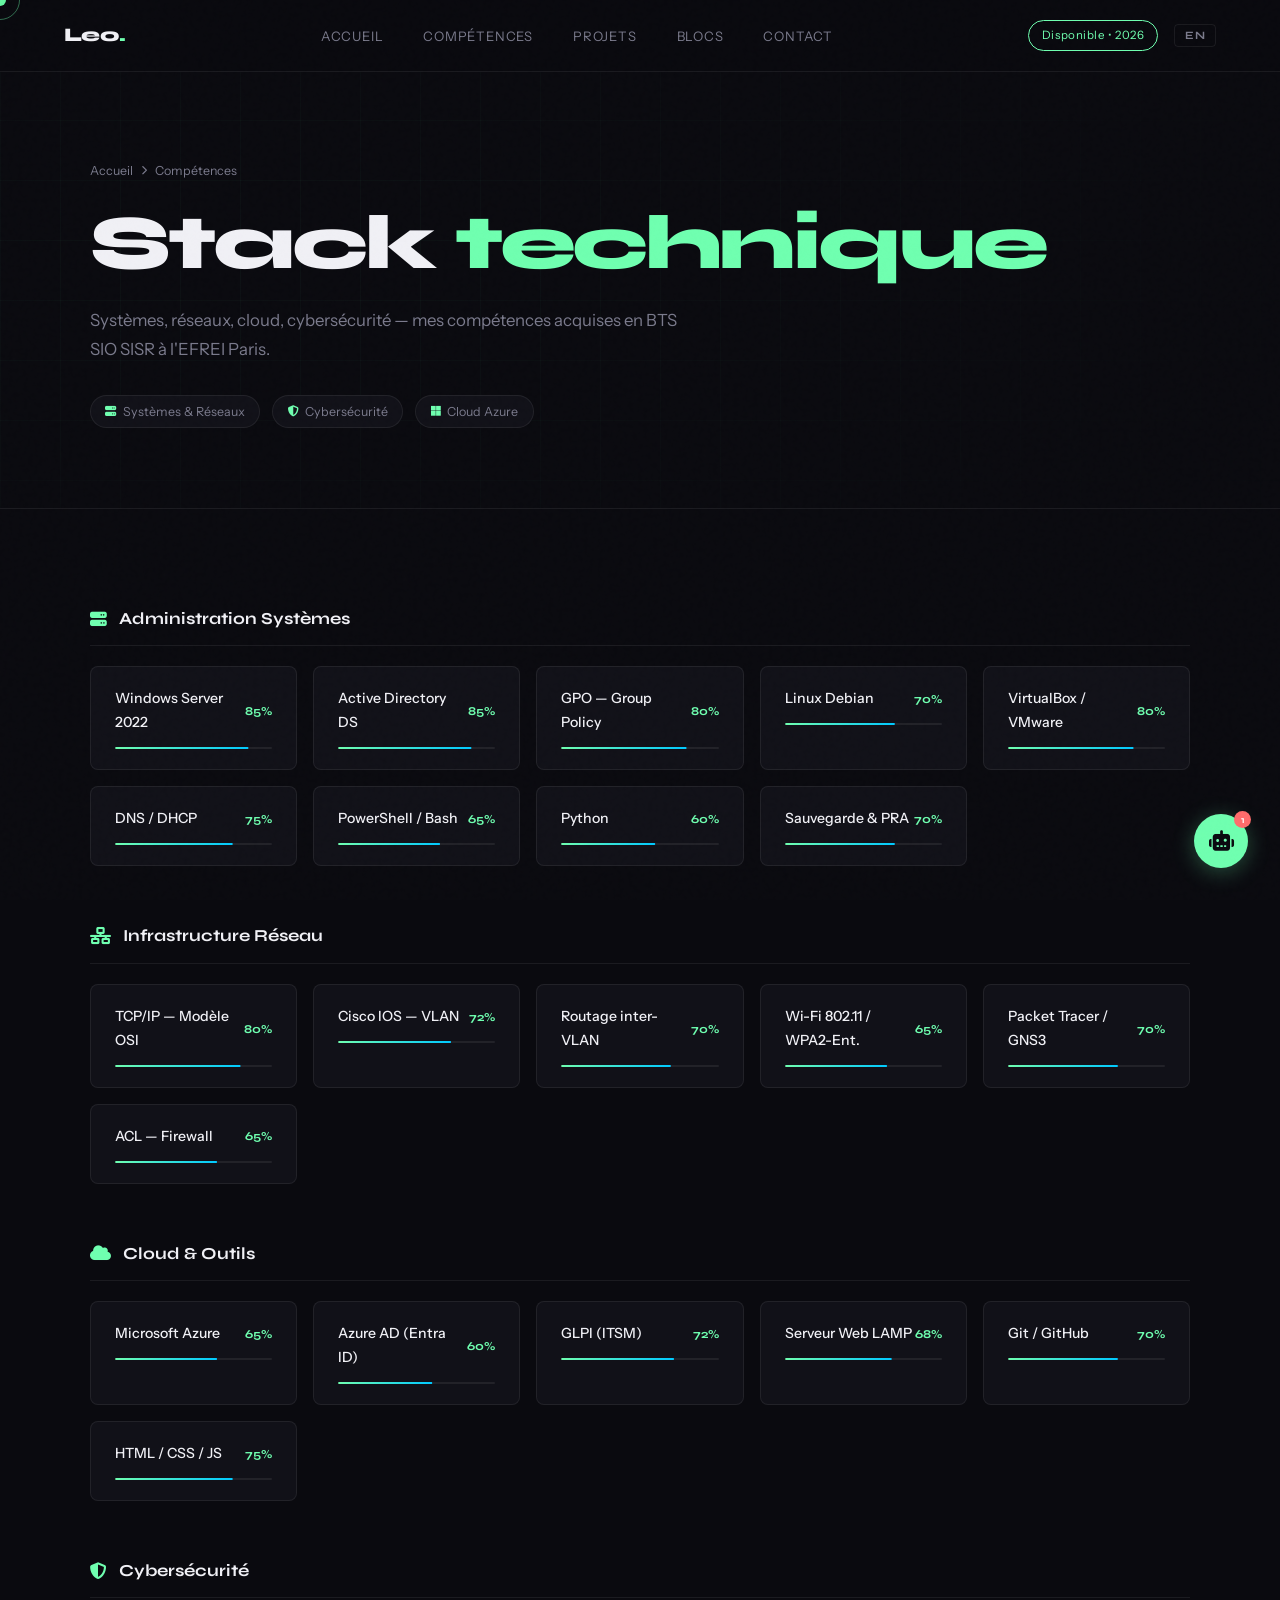
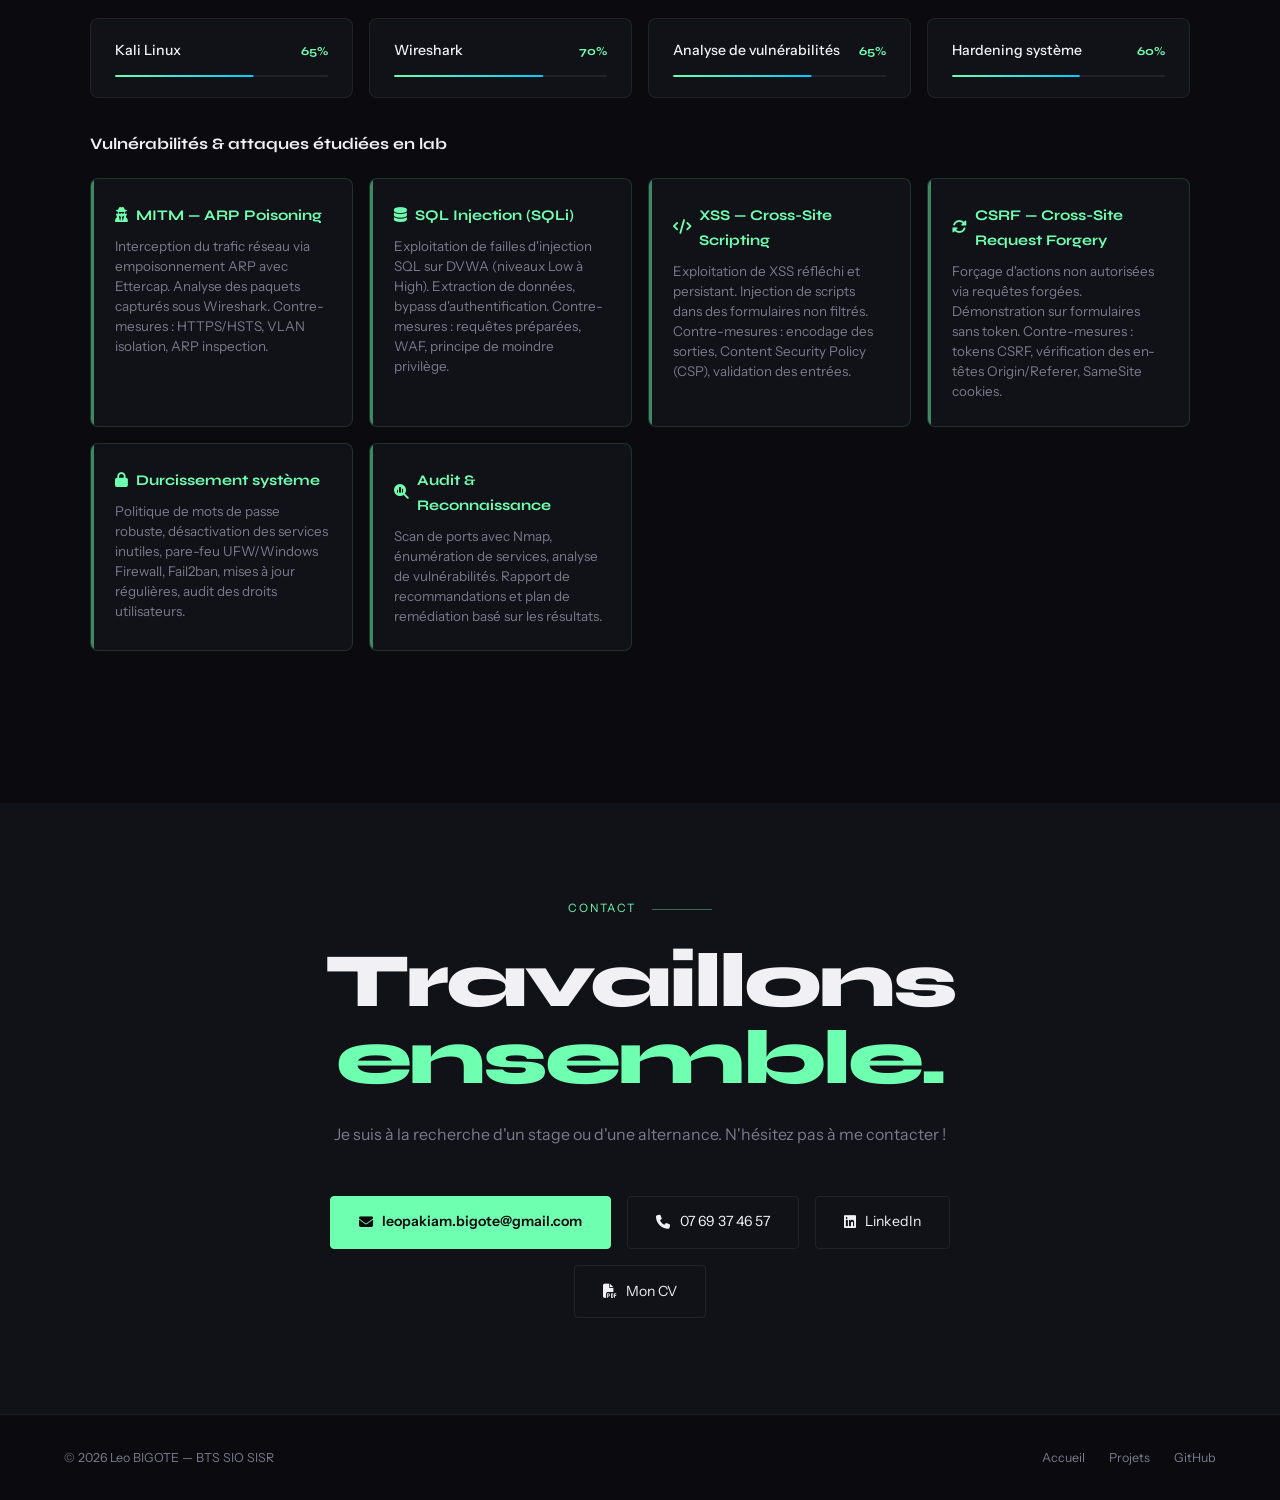
==== commit 996af143: "Mise a jour portfolio" ====
--- a/competences.html
+++ b/competences.html
@@ -230,8 +230,9 @@
     <p class="contact-sub">Je suis à la recherche d'un stage ou d'une alternance. N'hésitez pas à me contacter !</p>
     <div class="contact-links">
       <a href="mailto:leopakiam.bigote@gmail.com" class="contact-link primary"><i class="fa-solid fa-envelope"></i> leopakiam.bigote@gmail.com</a>
+      <a href="tel:0769374657" class="contact-link"><i class="fa-solid fa-phone"></i> 07 69 37 46 57</a>
       <a href="https://www.linkedin.com/in/leo-bigote/" target="_blank" class="contact-link"><i class="fa-brands fa-linkedin"></i> LinkedIn</a>
-      <a href="documents/CV Leo Alternance 2026.pdf" target="_blank" class="contact-link"><i class="fa-solid fa-file-pdf"></i> Mon CV</a>
+      <a href="viewer.html?doc=cv" target="_blank" class="contact-link"><i class="fa-solid fa-file-pdf"></i> Mon CV</a>
     </div>
   </div>
 </section>
@@ -246,5 +247,7 @@
 </footer>
 
 <script src="main.js"></script>
+<script src="i18n.js"></script>
+<script src="chatbot.js"></script>
 </body>
 </html>
--- a/style.css
+++ b/style.css
@@ -948,3 +948,214 @@
   .result-grid { grid-template-columns: 1fr; }
   .skills-grid { grid-template-columns: 1fr; }
 }
+
+/* ===== LANGUAGE TOGGLE ===== */
+.lang-toggle {
+  font-size: 0.7rem;
+  padding: 0.25rem 0.6rem;
+  border: 1px solid var(--border);
+  color: var(--muted);
+  background: none;
+  border-radius: 4px;
+  cursor: pointer;
+  font-family: var(--font-display);
+  font-weight: 700;
+  letter-spacing: 0.06em;
+  transition: all 0.25s;
+}
+.lang-toggle:hover { border-color: var(--accent); color: var(--accent); }
+
+/* ===== CONTACT FORM ===== */
+.contact-divider {
+  width: 100%; max-width: 560px; margin: 2.5rem auto 0;
+  height: 1px; background: var(--border);
+}
+.contact-form-title {
+  font-family: var(--font-display);
+  font-size: 0.78rem;
+  letter-spacing: 0.12em;
+  text-transform: uppercase;
+  color: var(--accent);
+  margin: 2rem 0 1.25rem;
+  text-align: center;
+}
+.contact-form {
+  width: 100%;
+  max-width: 560px;
+  margin: 0 auto;
+  display: flex;
+  flex-direction: column;
+  gap: 0.8rem;
+}
+.form-row { display: flex; gap: 0.8rem; }
+.form-row .form-group { flex: 1; }
+.form-group { display: flex; flex-direction: column; }
+.form-input, .form-textarea {
+  background: var(--surface2);
+  border: 1px solid var(--border);
+  border-radius: var(--radius);
+  padding: 0.8rem 1rem;
+  color: var(--text);
+  font-family: var(--font-body);
+  font-size: 0.88rem;
+  transition: border-color 0.25s;
+  outline: none;
+  width: 100%;
+}
+.form-input:focus, .form-textarea:focus { border-color: rgba(111,255,176,0.4); }
+.form-input::placeholder, .form-textarea::placeholder { color: var(--muted); }
+.form-textarea { resize: vertical; min-height: 110px; }
+.form-submit {
+  align-self: center;
+  border: none;
+  cursor: pointer;
+  font-family: var(--font-body);
+  margin-top: 0.25rem;
+}
+.form-msg {
+  min-height: 1.2rem;
+  font-size: 0.83rem;
+  text-align: center;
+  transition: all 0.3s;
+}
+.form-msg.success { color: var(--accent); }
+.form-msg.error   { color: #ff6b6b; }
+@media (max-width: 600px) {
+  .form-row { flex-direction: column; }
+}
+
+/* ===== CHATBOT ===== */
+.chatbot-bubble {
+  position: fixed;
+  bottom: 2rem; right: 2rem;
+  width: 54px; height: 54px;
+  background: var(--accent);
+  border-radius: 50%;
+  display: flex; align-items: center; justify-content: center;
+  cursor: pointer;
+  z-index: 800;
+  box-shadow: 0 4px 22px rgba(111,255,176,0.28);
+  transition: all 0.28s;
+  border: none;
+}
+.chatbot-bubble:hover { transform: scale(1.09); box-shadow: 0 6px 30px rgba(111,255,176,0.45); }
+.chatbot-bubble i { color: #0a0a0f; font-size: 1.25rem; }
+.cb-notif {
+  position: absolute; top: -3px; right: -3px;
+  width: 17px; height: 17px;
+  background: #ff6b6b; border-radius: 50%;
+  font-size: 0.6rem; color: #fff;
+  display: flex; align-items: center; justify-content: center;
+  font-weight: 700; font-family: var(--font-display);
+}
+.chatbot-window {
+  position: fixed;
+  bottom: 5.5rem; right: 2rem;
+  width: 340px; max-height: 490px;
+  background: var(--surface);
+  border: 1px solid var(--border);
+  border-radius: 14px;
+  box-shadow: 0 20px 60px rgba(0,0,0,0.55);
+  z-index: 800;
+  display: flex; flex-direction: column;
+  overflow: hidden;
+  transform: scale(0.88) translateY(12px);
+  opacity: 0;
+  pointer-events: none;
+  transition: all 0.25s cubic-bezier(0.23,1,0.32,1);
+  transform-origin: bottom right;
+}
+.chatbot-window.open { transform: scale(1) translateY(0); opacity: 1; pointer-events: all; }
+.chatbot-header {
+  padding: 0.9rem 1.1rem;
+  border-bottom: 1px solid var(--border);
+  display: flex; align-items: center; gap: 0.7rem;
+  flex-shrink: 0;
+}
+.chatbot-avatar {
+  width: 34px; height: 34px;
+  background: rgba(111,255,176,0.1);
+  border: 1px solid rgba(111,255,176,0.25);
+  border-radius: 50%;
+  display: flex; align-items: center; justify-content: center;
+  color: var(--accent); font-size: 0.85rem;
+  flex-shrink: 0;
+}
+.chatbot-header-info { flex: 1; }
+.chatbot-header-info strong { display: block; font-size: 0.86rem; color: var(--text); }
+.chatbot-close {
+  background: none; border: none; cursor: pointer;
+  color: var(--muted); font-size: 1rem;
+  transition: color 0.2s; padding: 0;
+}
+.chatbot-close:hover { color: var(--accent); }
+.chatbot-messages {
+  flex: 1; overflow-y: auto;
+  padding: 0.9rem;
+  display: flex; flex-direction: column; gap: 0.65rem;
+  scrollbar-width: thin; scrollbar-color: var(--border) transparent;
+}
+.chatbot-msg {
+  max-width: 86%; padding: 0.6rem 0.85rem;
+  font-size: 0.82rem; line-height: 1.55;
+  border-radius: 10px;
+}
+.chatbot-msg.bot {
+  background: var(--surface2); border: 1px solid var(--border);
+  color: var(--text); align-self: flex-start;
+  border-radius: 2px 10px 10px 10px;
+}
+.chatbot-msg.user {
+  background: rgba(111,255,176,0.1); border: 1px solid rgba(111,255,176,0.2);
+  color: var(--accent); align-self: flex-end;
+  border-radius: 10px 2px 10px 10px;
+}
+.chatbot-typing {
+  display: flex; gap: 4px; align-items: center;
+  padding: 0.6rem 0.85rem; align-self: flex-start;
+}
+.chatbot-typing span {
+  width: 6px; height: 6px; background: var(--muted);
+  border-radius: 50%;
+  animation: dot-bounce 1.2s ease-in-out infinite;
+}
+.chatbot-typing span:nth-child(2) { animation-delay: 0.2s; }
+.chatbot-typing span:nth-child(3) { animation-delay: 0.4s; }
+@keyframes dot-bounce { 0%,80%,100%{transform:translateY(0)} 40%{transform:translateY(-6px)} }
+.chatbot-suggestions {
+  padding: 0 0.9rem 0.5rem;
+  display: flex; flex-wrap: wrap; gap: 0.4rem;
+  flex-shrink: 0;
+}
+.chatbot-suggestion {
+  padding: 0.28rem 0.65rem;
+  border: 1px solid var(--border); border-radius: 100px;
+  font-size: 0.7rem; color: var(--muted);
+  background: none; cursor: pointer;
+  transition: all 0.2s;
+}
+.chatbot-suggestion:hover { border-color: var(--accent); color: var(--accent); }
+.chatbot-input-area {
+  padding: 0.7rem 0.9rem; border-top: 1px solid var(--border);
+  display: flex; gap: 0.5rem; flex-shrink: 0;
+}
+.chatbot-input {
+  flex: 1; background: var(--surface2);
+  border: 1px solid var(--border); border-radius: 6px;
+  padding: 0.55rem 0.8rem; color: var(--text);
+  font-size: 0.82rem; font-family: var(--font-body);
+  outline: none; transition: border-color 0.2s;
+}
+.chatbot-input:focus { border-color: rgba(111,255,176,0.3); }
+.chatbot-input::placeholder { color: var(--muted); }
+.chatbot-send {
+  width: 34px; height: 34px; background: var(--accent);
+  border: none; border-radius: 6px; color: #0a0a0f;
+  cursor: pointer; display: flex; align-items: center; justify-content: center;
+  transition: opacity 0.2s; flex-shrink: 0;
+}
+.chatbot-send:hover { opacity: 0.82; }
+@media (max-width: 480px) {
+  .chatbot-window { width: calc(100vw - 2rem); right: 1rem; bottom: 4.75rem; }
+  .chatbot-bubble { right: 1rem; bottom: 1rem; }
+}
